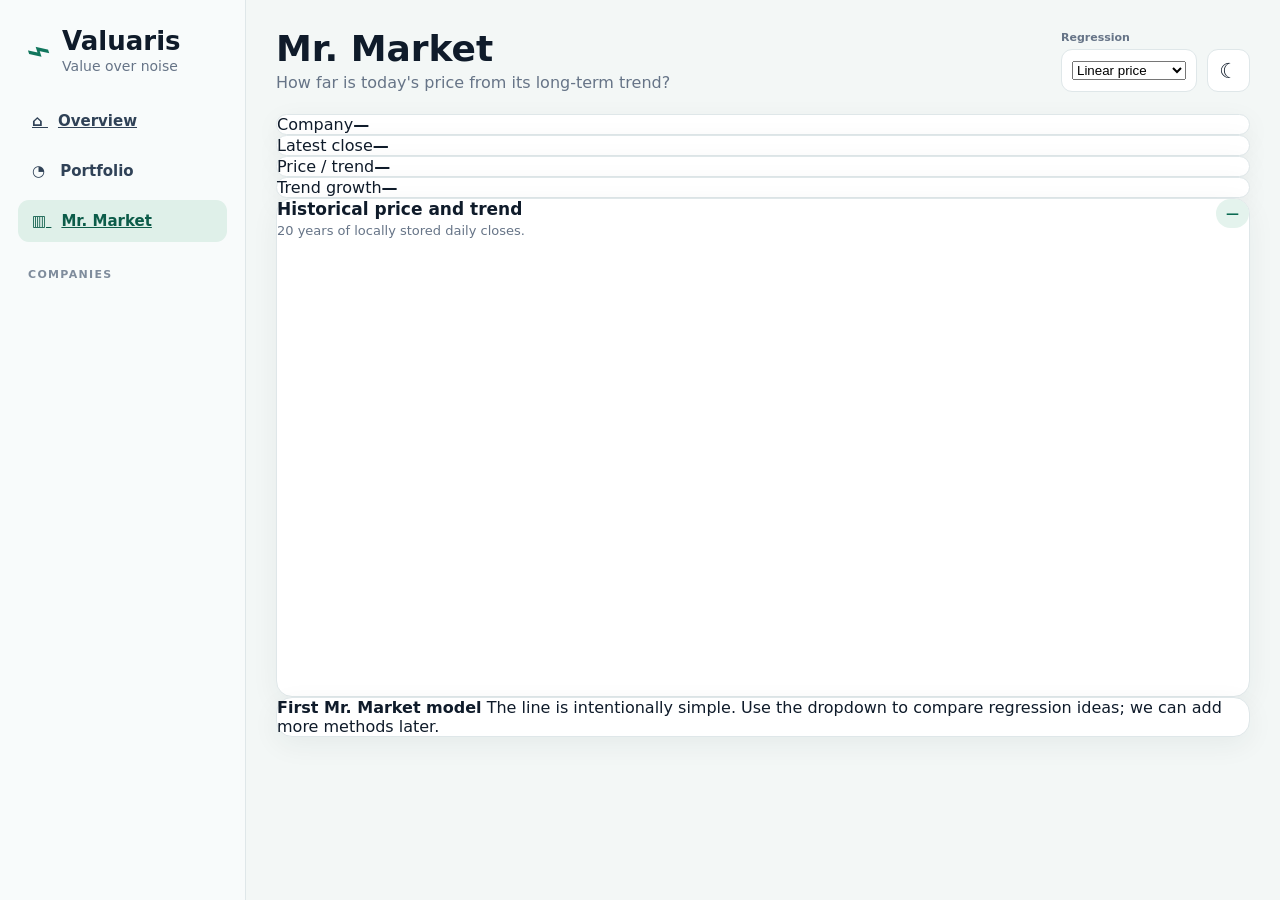
==== mr_market.html @ fe5a5419 "Add Mr Market page" ====
<!doctype html>
<html lang="en">
<head>
  <meta charset="utf-8">
  <meta name="viewport" content="width=device-width,initial-scale=1">
  <title>Valuaris — Mr. Market</title>
  <link rel="stylesheet" href="styles.css">
</head>
<body>
  <aside class="sidebar">
    <div class="brand">
      <div class="brandmark">⌁</div>
      <div><h1>Valuaris</h1><p>Value over noise</p></div>
    </div>
    <nav class="nav">
      <a class="navitem" href="/">⌂ <span>Overview</span></a>
      <button class="navitem">◔ <span>Portfolio</span></button>
      <a class="navitem active" href="/mr-market">▥ <span>Mr. Market</span></a>
    </nav>
    <div class="section-label">Companies</div>
    <div id="marketCompanyList" class="companies"></div>
  </aside>

  <main class="main">
    <header class="topbar">
      <div>
        <h2>Mr. Market</h2>
        <p>How far is today's price from its long-term trend?</p>
      </div>
      <div class="top-controls">
        <label class="return-control">
          <span>Regression</span>
          <div>
            <select id="regressionMethod">
              <option value="linear">Linear price</option>
              <option value="log">Log-linear price</option>
            </select>
          </div>
        </label>
        <button id="themeToggle" class="theme-toggle" aria-label="Toggle night mode" title="Night mode">☾</button>
      </div>
    </header>

    <section class="market-summary">
      <article class="card market-stat"><span>Company</span><strong id="marketName">—</strong></article>
      <article class="card market-stat"><span>Latest close</span><strong id="marketPrice">—</strong></article>
      <article class="card market-stat"><span>Price / trend</span><strong id="marketRatio">—</strong></article>
      <article class="card market-stat"><span>Trend growth</span><strong id="marketGrowth">—</strong></article>
    </section>

    <section class="card market-chart-card">
      <div class="card-title-row">
        <div>
          <h3 id="chartTitle">Historical price and trend</h3>
          <p id="chartSubtitle">20 years of locally stored daily closes.</p>
        </div>
        <span class="pill" id="marketMood">—</span>
      </div>
      <svg id="marketChart" class="market-chart" viewBox="0 0 1200 560" role="img" aria-label="Stock price and regression trend"></svg>
    </section>

    <section class="card market-note">
      <strong>First Mr. Market model</strong>
      <span>The line is intentionally simple. Use the dropdown to compare regression ideas; we can add more methods later.</span>
    </section>
  </main>

  <script src="mr_market.js"></script>
</body>
</html>
---- styles.css ----
:root{
  --bg:#f3f7f6; --card:#fff; --ink:#0f1b2a; --muted:#667487; --line:#dfe7e9;
  --green:#11765d; --green2:#55ad7d; --green3:#bce4cc; --red:#d9544d; --amber:#dba423;
  --shadow:0 8px 28px rgba(20,49,54,.06); --radius:16px;
}
*{box-sizing:border-box}
body{margin:0;font-family:Inter,ui-sans-serif,system-ui,-apple-system,BlinkMacSystemFont,"Segoe UI",sans-serif;background:var(--bg);color:var(--ink)}
button,input{font:inherit}
.sidebar{position:fixed;inset:0 auto 0 0;width:246px;background:#f8fbfb;border-right:1px solid var(--line);padding:26px 18px;display:flex;flex-direction:column}
.brand{display:flex;gap:12px;align-items:center;padding:0 8px 26px}.brandmark{font-size:40px;color:var(--green);transform:rotate(-18deg)}
.brand h1{margin:0;font-size:26px}.brand p{margin:2px 0 0;color:var(--muted);font-size:14px}
.nav{display:grid;gap:8px}.navitem,.settings{border:0;background:none;text-align:left;padding:12px 14px;border-radius:11px;color:#304257;cursor:pointer;font-weight:650;font-size:15px}
.navitem span,.settings span{margin-left:10px}.navitem.active{background:#dff0e9;color:#0c5c49}
.section-label{margin:26px 10px 10px;color:#7f8c9c;text-transform:uppercase;font-size:11px;letter-spacing:.12em;font-weight:800}
.companies{display:grid;gap:4px}.company-btn{border:0;background:transparent;border-radius:10px;text-align:left;padding:9px 10px;color:#38495d;display:flex;align-items:center;gap:10px}
.company-btn .ticker{width:34px;font-size:11px;font-weight:800;color:#708096}.company-btn strong{font-size:14px}
.settings{margin-top:auto}
.main{margin-left:246px;padding:28px 30px 44px;max-width:1700px}
.topbar{display:flex;align-items:end;justify-content:space-between;margin-bottom:22px}.topbar h2{font-size:36px;margin:0}.topbar p{margin:4px 0 0;color:var(--muted)}
.horizon-switch{display:flex;background:#e7eeed;border-radius:11px;padding:3px}.horizon{border:0;background:none;padding:9px 16px;border-radius:9px;color:#5b697a;font-weight:800;cursor:pointer}.horizon.active{background:white;color:var(--green);box-shadow:0 1px 5px rgba(0,0,0,.08)}
.card{background:var(--card);border:1px solid var(--line);border-radius:var(--radius);box-shadow:var(--shadow)}
.summary-grid{display:grid;grid-template-columns:repeat(4,1fr);gap:14px;margin-bottom:16px}.metric{padding:18px 20px}.metric span{font-size:14px;color:#4e6073}.metric strong{display:block;font-size:27px;margin:8px 0 17px}
.bar,.rangebar{height:9px;background:#e5ebed;border-radius:99px;position:relative;overflow:hidden}.bar i{display:block;height:100%;width:40%;background:linear-gradient(90deg,#155f50,#3b9271);border-radius:99px}
.rangebar i,.rangebar b{position:absolute;left:0;top:0;bottom:0;border-radius:99px}.rangebar i{background:#4ea877;width:45%}.rangebar b{background:#a6d6b8;width:70%;opacity:.82}.rangebar.future i{background:#2a9270}.rangebar.future b{background:#7fc59b}
.dots{display:flex;gap:8px}.dot{width:13px;height:13px;border-radius:50%;background:#dce4e6}.dot.on{background:#257b67}
.table-card{overflow:hidden}.table-scroll{overflow-x:auto}table{border-collapse:collapse;width:100%;min-width:1040px}th,td{padding:15px 16px;border-bottom:1px solid #e6ecee;text-align:left;vertical-align:middle}th{background:#f9fbfb;font-size:13px;color:#405267}th small{font-weight:500;color:#82909d}tbody tr:last-child td{border-bottom:0}.company-name{display:flex;align-items:center;gap:11px;font-weight:750}.company-logo{width:32px;height:32px;border-radius:9px;background:#edf3f2;display:grid;place-items:center;font-size:11px;font-weight:900;color:#345}
.price{font-weight:750;white-space:nowrap}.range-inputs{display:flex;gap:7px;align-items:center}.num{width:82px;padding:8px 9px;border:1px solid #d6e0e2;border-radius:8px;background:#fbfdfd;color:#162638}.num:focus{outline:2px solid #b8dfcf;border-color:#6ab18f}.growth{width:72px}.shares{width:66px}
.future-value{font-weight:750;white-space:nowrap}.valuation{min-width:155px}.valuation-track{height:8px;background:linear-gradient(90deg,#d8eee6 0 33%,#eee8cf 33% 67%,#f2d7d4 67%);border-radius:99px;position:relative}.valuation-dot{position:absolute;top:50%;width:14px;height:14px;background:var(--green);border:2px solid white;border-radius:50%;transform:translate(-50%,-50%);box-shadow:0 1px 4px rgba(0,0,0,.18)}.valuation-text{font-size:12px;color:#647486;margin-top:7px}
.hint{margin:0;padding:12px 16px;background:#fbfdfd;color:#7b8896;font-size:12px;border-top:1px solid #eef2f3}
.bottom-grid{display:grid;grid-template-columns:1.5fr .7fr;gap:16px;margin-top:16px}.portfolio-card,.explanation{padding:20px}.card-title-row{display:flex;justify-content:space-between;gap:16px}.card h3{margin:0 0 4px;font-size:17px}.card p{color:var(--muted);margin:0;font-size:13px}.pill{height:max-content;padding:7px 10px;border-radius:999px;background:#e4f3ed;color:#0b6a52;font-weight:850;font-size:13px}
.portfolio-bars{margin-top:22px;display:grid;gap:16px}.pb-row{display:grid;grid-template-columns:170px 100px 1fr;gap:14px;align-items:center}.pb-label{font-size:13px;color:#526274}.pb-value{font-weight:800;text-align:right}.pb-track{height:22px;background:#edf1f2;border-radius:6px;overflow:hidden}.pb-fill{height:100%;border-radius:6px;background:#2a7d68}.pb-row.cons .pb-fill{background:#69b58a}.pb-row.opt .pb-fill{background:#a6d6b8}.pb-row.future-min .pb-fill{background:#398d70}.pb-row.future-max .pb-fill{background:#78bd94}
.explanation>p{font-size:14px;line-height:1.6;margin-top:14px}.formula{margin-top:23px;border-radius:12px;background:#eff7f4;padding:14px 16px}.formula span{display:block;color:#608070;font-size:12px;margin-bottom:5px}.formula strong{font-size:14px}
@media(max-width:1100px){.summary-grid{grid-template-columns:repeat(2,1fr)}.bottom-grid{grid-template-columns:1fr}.sidebar{width:205px}.main{margin-left:205px}}
@media(max-width:760px){.sidebar{position:static;width:auto;height:auto}.main{margin-left:0;padding:18px}.companies,.section-label,.settings{display:none}.summary-grid{grid-template-columns:1fr}.topbar{align-items:flex-start}.topbar h2{font-size:30px}.pb-row{grid-template-columns:130px 85px 1fr}}

.top-controls{display:flex;align-items:end;gap:10px;flex-wrap:wrap;justify-content:flex-end}
.return-control{display:grid;gap:5px;color:var(--muted);font-size:11px;font-weight:750}
.return-control>div{height:43px;display:flex;align-items:center;background:var(--card);border:1px solid var(--line);border-radius:11px;padding:0 10px}
.return-control input{width:53px;border:0;background:transparent;color:var(--ink);font-weight:850;font-size:15px;outline:0}
.return-control b{font-size:11px;color:var(--muted);white-space:nowrap}
.theme-toggle{height:43px;width:43px;border:1px solid var(--line);border-radius:11px;background:var(--card);color:var(--ink);font-size:21px;cursor:pointer}
.valuation-pair{display:grid;gap:8px}
.valuation-row{display:grid;grid-template-columns:48px 1fr 48px;gap:7px;align-items:center}
.valuation-label{font-size:10px;text-transform:uppercase;letter-spacing:.06em;color:var(--muted);font-weight:800}
.valuation-ratio{font-size:11px;font-weight:800;color:var(--muted);text-align:right}
.valuation-row.future .valuation-dot{background:#2f8fc2}
body.dark{--bg:#0d1418;--card:#152127;--ink:#e8f0f2;--muted:#93a3ac;--line:#27363d;--shadow:0 8px 28px rgba(0,0,0,.22)}
body.dark .sidebar{background:#111b20}
body.dark th{background:#18262c;color:#b6c3c9}
body.dark .hint{background:#18262c}
body.dark .num{background:#101b20;color:#e8f0f2;border-color:#27363d}
body.dark .company-logo{background:#203038;color:#b6c3c9}
body.dark .horizon-switch{background:#26353c}
body.dark .horizon.active{background:#152127}
body.dark .navitem,body.dark .settings,body.dark .company-btn{color:#b6c3c9}
body.dark .navitem.active{background:#173a31;color:#7fd5b0}
body.dark .return-control>div,body.dark .theme-toggle{background:#152127;border-color:#27363d}

/* Demo input cleanup */
input[type="number"]{
  appearance:textfield;
  -moz-appearance:textfield;
}
input[type="number"]::-webkit-outer-spin-button,
input[type="number"]::-webkit-inner-spin-button{
  -webkit-appearance:none;
  margin:0;
}
.num{
  background:#f6f9f9;
  border:1px solid #cfdadd;
  box-shadow:inset 0 1px 2px rgba(15,27,42,.03);
}
.num:hover{border-color:#aebfc4}
.num:focus{
  background:#fff;
  outline:0;
  border-color:#68aa90;
  box-shadow:0 0 0 3px rgba(17,118,93,.10);
}
body.dark .num{
  background:#1b2a31;
  color:#eef5f6;
  border-color:#354850;
  box-shadow:none;
}
body.dark .num:hover{border-color:#4d646d}
body.dark .num:focus{
  background:#20323a;
  border-color:#58ad8c;
  box-shadow:0 0 0 3px rgba(88,173,140,.13);
}
body.dark .range-inputs>span{color:#6f858e}
body.dark .valuation-track{
  background:linear-gradient(90deg,#193a31 0 33%,#423c28 33% 67%,#482d2c 67%);
}
body.dark .valuation-dot{border-color:#152127}
.valuation{min-width:260px}
.valuation-pair{margin-bottom:7px}
.valuation-row{grid-template-columns:48px minmax(120px,1fr) 42px}
.valuation-row.future .valuation-track{outline:1px solid rgba(47,143,194,.18)}

.summary-grid{
  display:grid;
  grid-template-columns:minmax(0,1fr) 220px;
  gap:16px;
  margin-bottom:16px;
}
.top-portfolio{padding:20px}
.owned-card{display:flex;flex-direction:column;justify-content:center}
.top-bars{margin-top:18px}
.top-bars .pb-row{grid-template-columns:180px 110px 1fr}
.pb-track{
  position:relative;
  background:#eef2f2;
}
.pb-range{
  height:100%;
  border-radius:6px;
  background:linear-gradient(
    90deg,
    #0f5f4e 0 33%,
    #4ea877 33% 66%,
    #ffffff 66% 100%
  );
}
body.dark .pb-track{background:#243138}
body.dark .pb-range{
  background:linear-gradient(
    90deg,
    #0f5f4e 0 33%,
    #4ea877 33% 66%,
    #c6ced2 66% 100%
  );
}
.valuation-help{position:relative}
.help-icon{
  display:inline-grid;
  place-items:center;
  width:17px;height:17px;
  margin-left:4px;
  border-radius:50%;
  border:1px solid var(--line);
  color:var(--muted);
  font-size:11px;
  cursor:help;
}
.valuation-tooltip{
  display:none;
  position:absolute;
  z-index:50;
  top:52px;
  right:8px;
  width:320px;
  padding:14px 16px;
  border-radius:12px;
  background:var(--card);
  border:1px solid var(--line);
  box-shadow:0 12px 30px rgba(0,0,0,.16);
  color:var(--ink);
  text-align:left;
  font-weight:500;
}
.valuation-tooltip strong{display:block;margin-bottom:8px}
.valuation-tooltip span{display:block;font-size:12px;line-height:1.5;color:var(--muted);margin-top:6px}
.valuation-help:hover .valuation-tooltip{display:block}
body.dark th, body.dark td{border-bottom-color:#2b3940}
body.dark tbody tr td{border-bottom-color:#2b3940}
@media(max-width:1100px){
  .summary-grid{grid-template-columns:1fr}
  .owned-card{min-height:120px}
}

.pb-row.range-row .pb-track{overflow:hidden}
.pb-row.range-row .pb-range{position:absolute;left:0;top:0;bottom:0;width:100%}
.range-cut{
  position:absolute;
  top:0;bottom:0;
  background:rgba(255,255,255,.34);
  border-left:2px solid rgba(255,255,255,.95);
  border-right:2px solid rgba(255,255,255,.95);
}
body.dark .range-cut{
  background:rgba(198,206,210,.15);
  border-left-color:#c6ced2;
  border-right-color:#c6ced2;
}

/* Shared portfolio bar scale: exactly three visual segments */
.pb-track.segmented{
  display:flex;
  overflow:hidden;
  background:transparent;
}
.seg{height:100%}
.seg-min,.seg-market{background:#0f5f4e}
.seg-range{background:#78bd94}
.seg-rest{background:#ffffff}
body.dark .seg-rest{background:#c6ced2}
.pb-row.range-row .pb-track,
.pb-row.market .pb-track{position:relative}
.range-cut,.pb-range{display:none !important}

/* Final neutral tones for portfolio beams */
.seg-rest{background:#edf1f2}
body.dark .seg-rest{background:#5a666c}
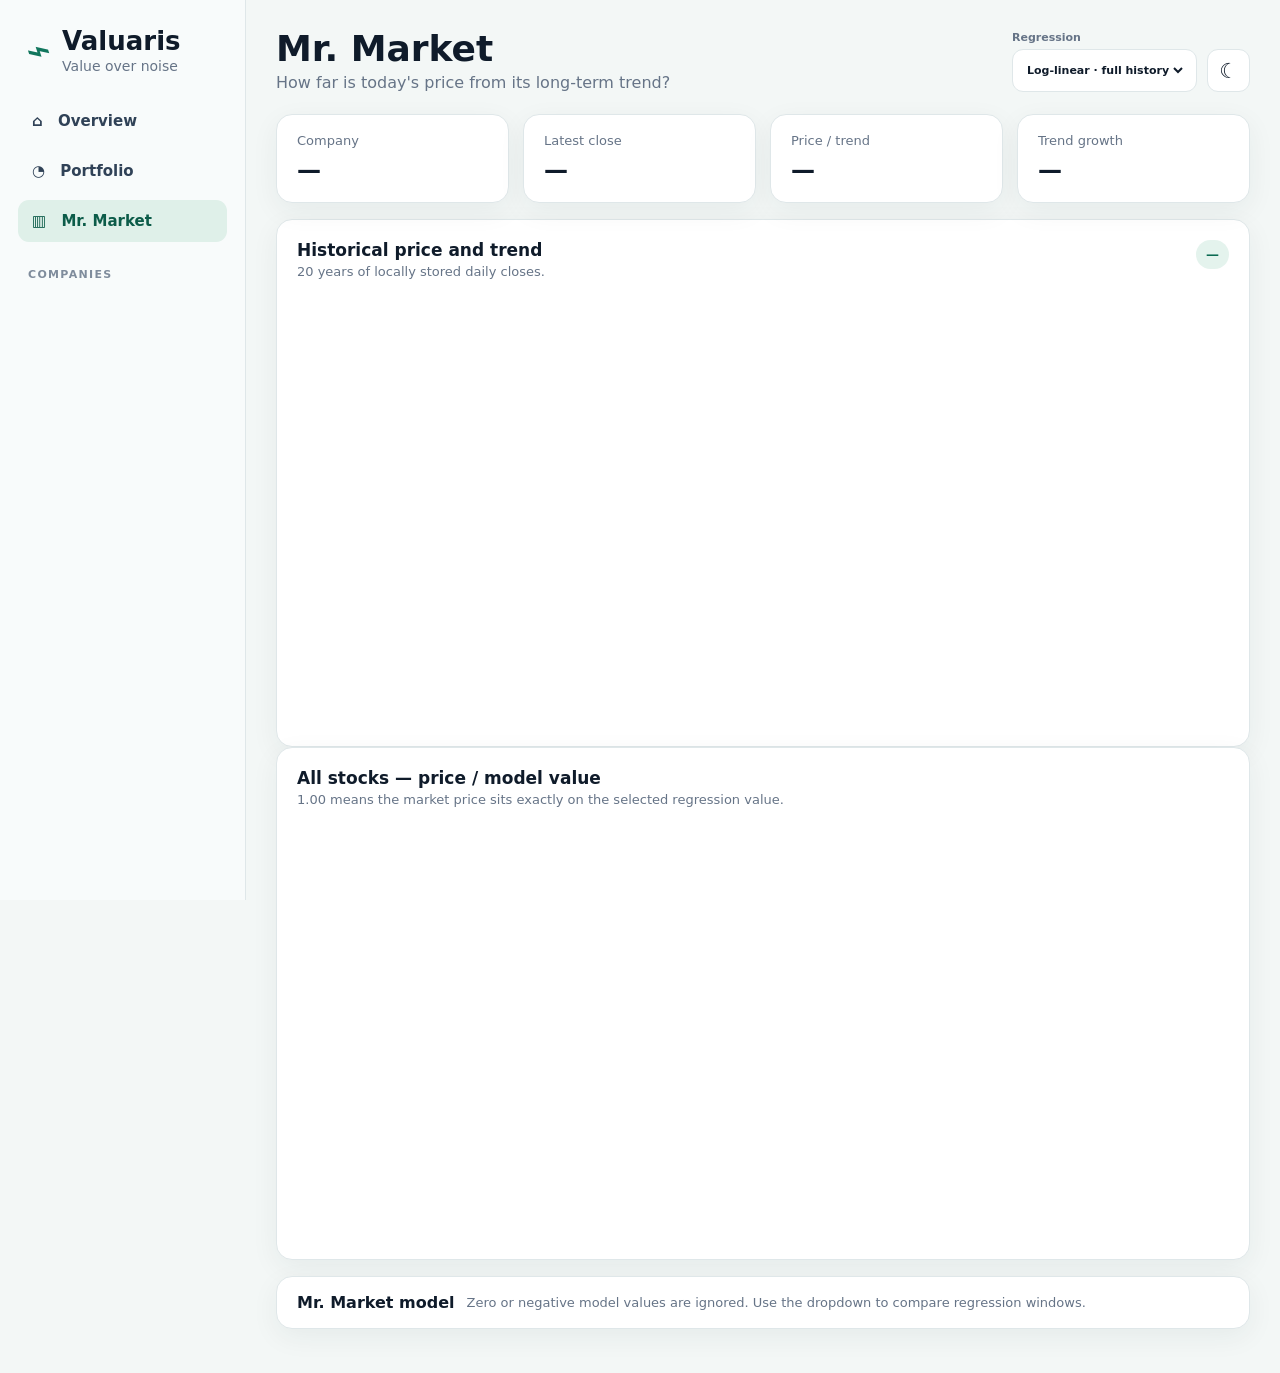
==== commit 875ad7cc: "Add Mr Market regression windows and combined chart" ====
--- a/mr_market.html
+++ b/mr_market.html
@@ -32,8 +32,11 @@
           <span>Regression</span>
           <div>
             <select id="regressionMethod">
+              <option value="log" selected>Log-linear · full history</option>
+              <option value="log_20y">Log-linear · 20Y</option>
+              <option value="log_10y">Log-linear · 10Y</option>
+              <option value="log_5y">Log-linear · 5Y</option>
               <option value="linear">Linear price</option>
-              <option value="log">Log-linear price</option>
             </select>
           </div>
         </label>
@@ -59,9 +62,19 @@
       <svg id="marketChart" class="market-chart" viewBox="0 0 1200 560" role="img" aria-label="Stock price and regression trend"></svg>
     </section>
 
+    <section class="card market-chart-card combined-card">
+      <div class="card-title-row">
+        <div>
+          <h3>All stocks — price / model value</h3>
+          <p>1.00 means the market price sits exactly on the selected regression value.</p>
+        </div>
+      </div>
+      <svg id="combinedChart" class="market-chart combined-chart" viewBox="0 0 1200 520" role="img" aria-label="All stocks normalized by regression value"></svg>
+    </section>
+
     <section class="card market-note">
-      <strong>First Mr. Market model</strong>
-      <span>The line is intentionally simple. Use the dropdown to compare regression ideas; we can add more methods later.</span>
+      <strong>Mr. Market model</strong>
+      <span>Zero or negative model values are ignored. Use the dropdown to compare regression windows.</span>
     </section>
   </main>
 
--- a/styles.css
+++ b/styles.css
@@ -204,3 +204,24 @@
 /* Final neutral tones for portfolio beams */
 .seg-rest{background:#edf1f2}
 body.dark .seg-rest{background:#5a666c}
+
+.navitem{text-decoration:none;display:block}
+select{font:inherit;border:0;background:transparent;color:var(--ink);font-weight:800;outline:0}
+body.dark select{color:var(--ink)}
+.company-btn.selected{background:#dff0e9;color:#0c5c49}
+body.dark .company-btn.selected{background:#173a31;color:#7fd5b0}
+.market-summary{display:grid;grid-template-columns:repeat(4,1fr);gap:14px;margin-bottom:16px}
+.market-stat{padding:18px 20px}
+.market-stat span{display:block;font-size:13px;color:var(--muted)}
+.market-stat strong{display:block;margin-top:8px;font-size:24px}
+.market-chart-card{padding:20px}
+.market-chart{display:block;width:100%;height:auto;min-height:420px;margin-top:12px}
+.chart-grid{stroke:var(--line);stroke-width:1}
+.chart-label{fill:var(--muted);font-size:13px}
+.price-line{fill:none;stroke:#7b8990;stroke-width:1.6;opacity:.75}
+.trend-line{fill:none;stroke:#168065;stroke-width:4}
+body.dark .price-line{stroke:#9aa8ae}
+body.dark .trend-line{stroke:#58c59d}
+.market-note{margin-top:16px;padding:16px 20px;display:flex;gap:12px;align-items:center}
+.market-note span{color:var(--muted);font-size:13px}
+@media(max-width:900px){.market-summary{grid-template-columns:repeat(2,1fr)}}
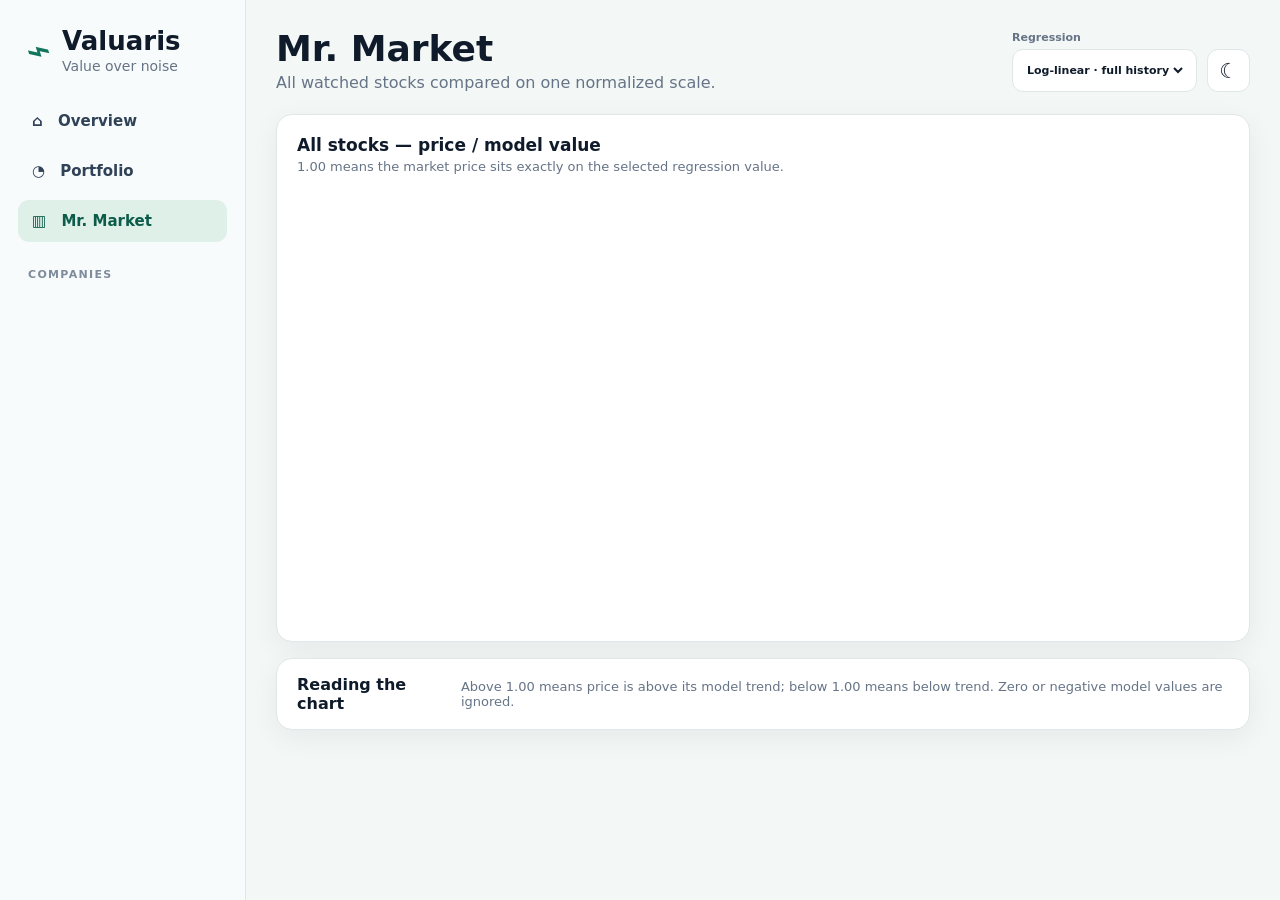
==== commit 16aada53: "Make normalized Mr Market chart the landing page" ====
--- a/mr_market.html
+++ b/mr_market.html
@@ -4,7 +4,7 @@
   <meta charset="utf-8">
   <meta name="viewport" content="width=device-width,initial-scale=1">
   <title>Valuaris — Mr. Market</title>
-  <link rel="stylesheet" href="styles.css">
+  <link rel="stylesheet" href="/styles.css">
 </head>
 <body>
   <aside class="sidebar">
@@ -25,7 +25,7 @@
     <header class="topbar">
       <div>
         <h2>Mr. Market</h2>
-        <p>How far is today's price from its long-term trend?</p>
+        <p>All watched stocks compared on one normalized scale.</p>
       </div>
       <div class="top-controls">
         <label class="return-control">
@@ -44,40 +44,22 @@
       </div>
     </header>
 
-    <section class="market-summary">
-      <article class="card market-stat"><span>Company</span><strong id="marketName">—</strong></article>
-      <article class="card market-stat"><span>Latest close</span><strong id="marketPrice">—</strong></article>
-      <article class="card market-stat"><span>Price / trend</span><strong id="marketRatio">—</strong></article>
-      <article class="card market-stat"><span>Trend growth</span><strong id="marketGrowth">—</strong></article>
-    </section>
-
     <section class="card market-chart-card">
-      <div class="card-title-row">
-        <div>
-          <h3 id="chartTitle">Historical price and trend</h3>
-          <p id="chartSubtitle">20 years of locally stored daily closes.</p>
-        </div>
-        <span class="pill" id="marketMood">—</span>
-      </div>
-      <svg id="marketChart" class="market-chart" viewBox="0 0 1200 560" role="img" aria-label="Stock price and regression trend"></svg>
-    </section>
-
-    <section class="card market-chart-card combined-card">
       <div class="card-title-row">
         <div>
           <h3>All stocks — price / model value</h3>
           <p>1.00 means the market price sits exactly on the selected regression value.</p>
         </div>
       </div>
-      <svg id="combinedChart" class="market-chart combined-chart" viewBox="0 0 1200 520" role="img" aria-label="All stocks normalized by regression value"></svg>
+      <svg id="combinedChart" class="market-chart combined-chart" viewBox="0 0 1200 560" role="img" aria-label="All stocks normalized by regression value"></svg>
     </section>
 
     <section class="card market-note">
-      <strong>Mr. Market model</strong>
-      <span>Zero or negative model values are ignored. Use the dropdown to compare regression windows.</span>
+      <strong>Reading the chart</strong>
+      <span>Above 1.00 means price is above its model trend; below 1.00 means below trend. Zero or negative model values are ignored.</span>
     </section>
   </main>
 
-  <script src="mr_market.js"></script>
+  <script src="/mr_market.js"></script>
 </body>
 </html>
--- a/styles.css
+++ b/styles.css
@@ -225,3 +225,15 @@
 .market-note{margin-top:16px;padding:16px 20px;display:flex;gap:12px;align-items:center}
 .market-note span{color:var(--muted);font-size:13px}
 @media(max-width:900px){.market-summary{grid-template-columns:repeat(2,1fr)}}
+
+.combined-card{margin-top:16px}
+.value-one-line{stroke:#11765d;stroke-width:2.5;stroke-dasharray:8 7;opacity:.9}
+.combined-line{fill:none;stroke-width:1.8;opacity:.8}
+.combined-label{font-size:12px;font-weight:800}
+.line-0{stroke:#168065;fill:#168065}
+.line-1{stroke:#8a6ec7;fill:#8a6ec7}
+.line-2{stroke:#c47a36;fill:#c47a36}
+.line-3{stroke:#3d88b8;fill:#3d88b8}
+.line-4{stroke:#bb5f78;fill:#bb5f78}
+.line-5{stroke:#7f8f3d;fill:#7f8f3d}
+body.dark .value-one-line{stroke:#58c59d}
